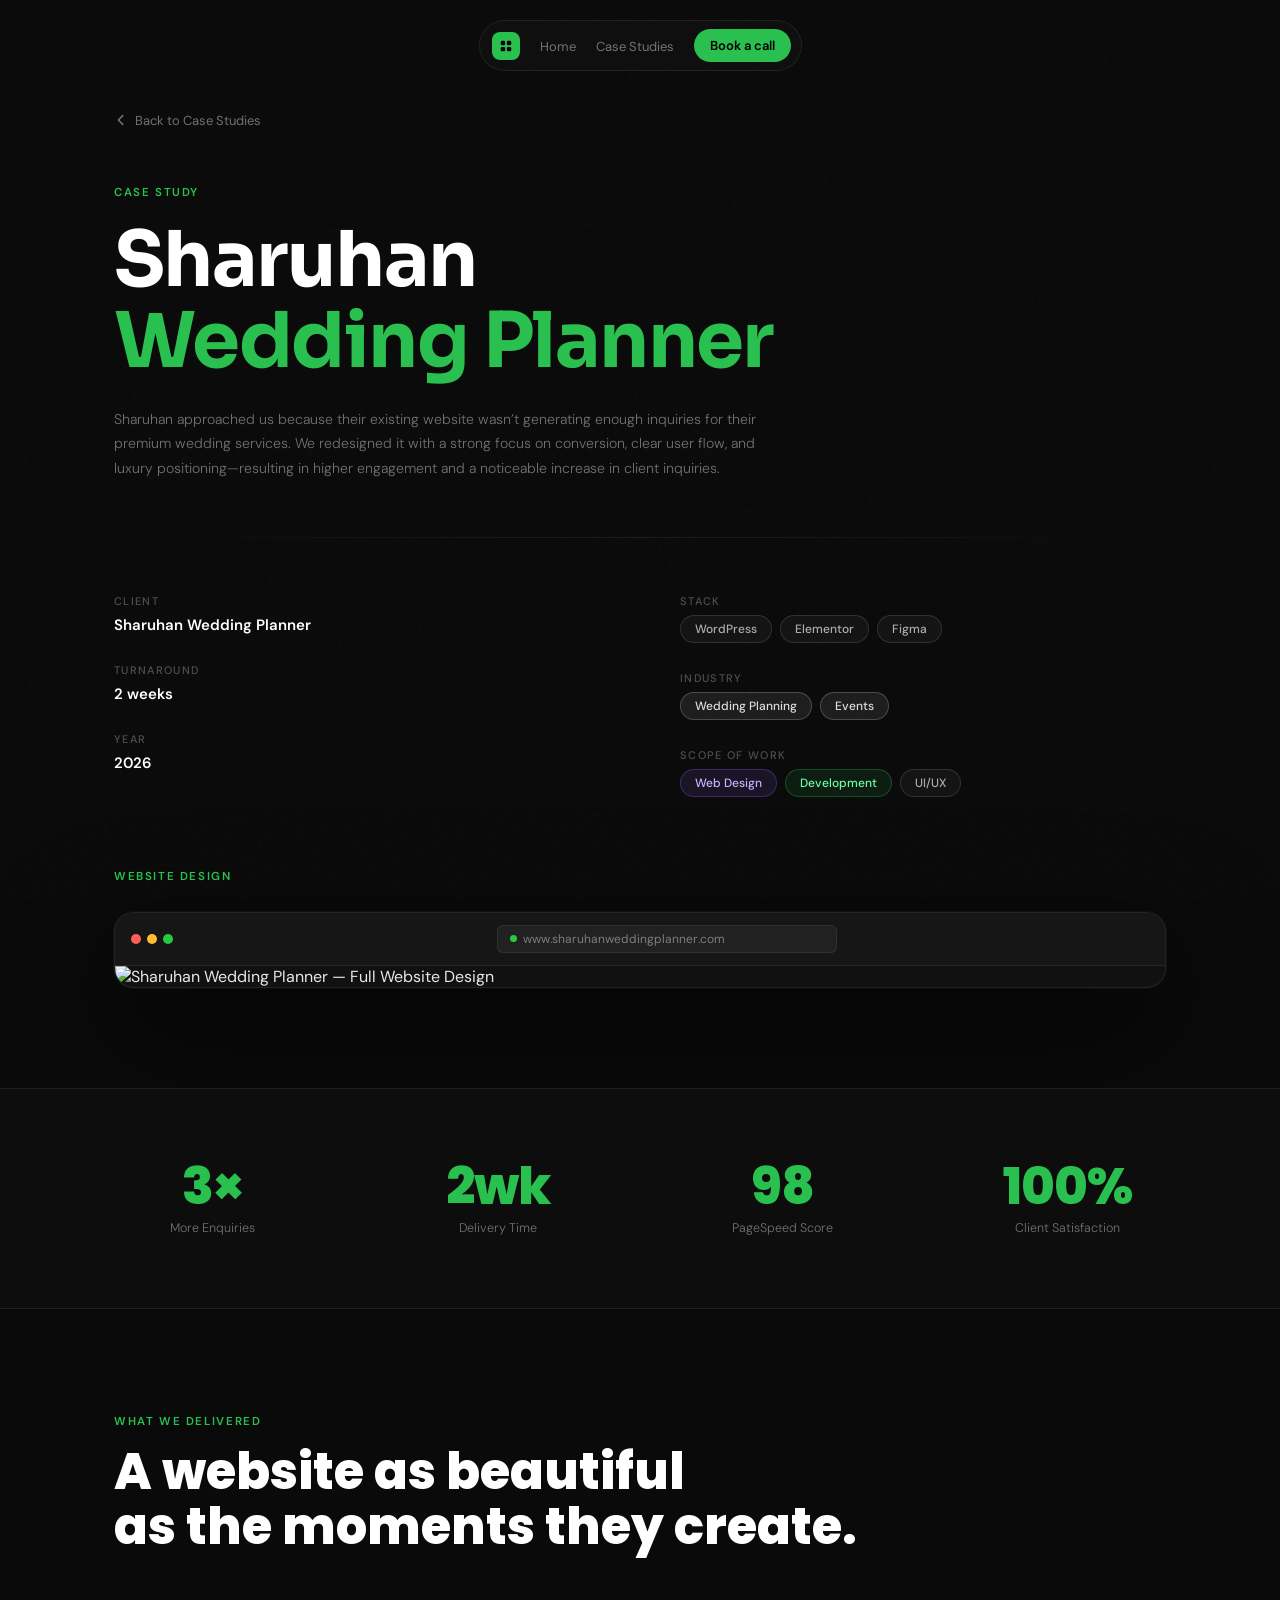
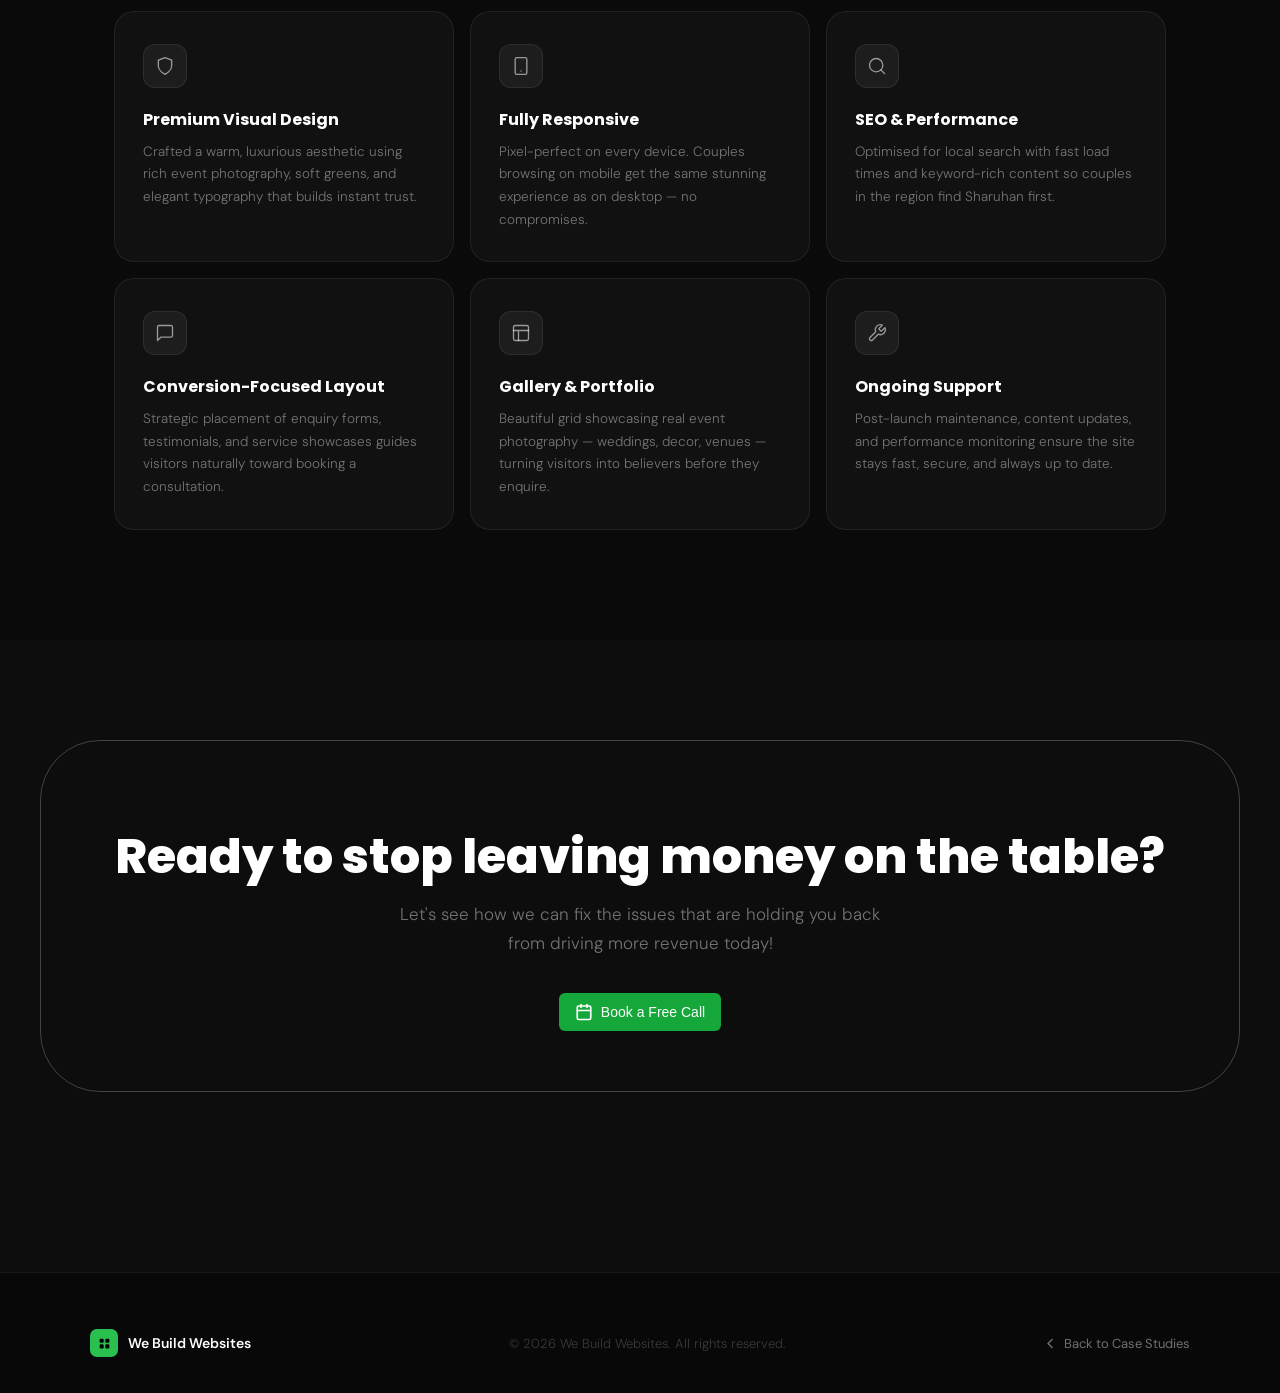
==== sharuhan-case-study.html @ c51ee4cb "Updated case study content" ====
<!DOCTYPE html>
<html lang="en">
<head>
  <meta charset="UTF-8"/>
  <meta name="viewport" content="width=device-width, initial-scale=1.0"/>
  <title>Sharuhan Wedding Planner — Case Study</title>
  <link rel="preconnect" href="https://fonts.googleapis.com">
  <link rel="preconnect" href="https://fonts.gstatic.com" crossorigin>
  <link href="https://fonts.googleapis.com/css2?family=Poppins:wght@700;800;900&family=DM+Sans:wght@300;400;500;600&family=Sora:wght@700;800;900&display=swap" rel="stylesheet">
  <style>
    *, *::before, *::after { box-sizing: border-box; margin: 0; padding: 0; }

    :root {
      --green: #2ac050;
      --bg: #0a0a0a;
      --border: rgba(255,255,255,0.08);
      --text: #e8e8e8;
      --muted: rgba(255,255,255,0.42);
    }

    html, body {
      background: var(--bg);
      color: var(--text);
      font-family: 'DM Sans', sans-serif;
      min-height: 100vh;
      overflow-x: hidden;
    }

    body::before {
      content: '';
      position: fixed; inset: 0;
      background-image: url("data:image/svg+xml,%3Csvg viewBox='0 0 200 200' xmlns='http://www.w3.org/2000/svg'%3E%3Cfilter id='n'%3E%3CfeTurbulence type='fractalNoise' baseFrequency='0.9' numOctaves='4' stitchTiles='stitch'/%3E%3C/filter%3E%3Crect width='100%25' height='100%25' filter='url(%23n)' opacity='0.04'/%3E%3C/svg%3E");
      pointer-events: none; z-index: 0; opacity: 0.5;
    }

    @keyframes fadeDown {
      from { opacity: 0; transform: translateY(-10px); }
      to   { opacity: 1; transform: translateY(0); }
    }
    @keyframes fadeUp {
      from { opacity: 0; transform: translateY(20px); }
      to   { opacity: 1; transform: translateY(0); }
    }

    /* ── NAV ── */
    .nav-wrapper {
      width: 100%; display: flex; justify-content: center;
      padding: 20px 16px 0; position: relative; z-index: 10;
    }
    nav {
      display: flex; align-items: center; gap: 20px;
      background: rgba(16,16,16,0.90);
      border: 1px solid var(--border);
      border-radius: 999px; padding: 8px 10px 8px 12px;
      backdrop-filter: blur(20px); -webkit-backdrop-filter: blur(20px);
      animation: fadeDown 0.6s ease both;
      width: max-content; max-width: calc(100vw - 32px);
    }
    .nav-logo {
      width: 28px; height: 28px; background: var(--green);
      border-radius: 8px; display: grid; place-items: center; flex-shrink: 0;
    }
    .nav-logo svg { width: 14px; height: 14px; }
    .nav-links { display: flex; gap: 20px; list-style: none; }
    .nav-links a {
      color: var(--muted); text-decoration: none; font-size: 13px; font-weight: 400;
      transition: color 0.2s; white-space: nowrap;
    }
    .nav-links a:hover { color: #fff; }
    .nav-cta {
      background: var(--green); color: #000;
      font-family: 'DM Sans', sans-serif; font-weight: 600; font-size: 13px;
      border: none; border-radius: 999px; padding: 8px 16px; cursor: pointer;
      transition: background 0.2s, transform 0.15s;
      white-space: nowrap; text-decoration: none; display: inline-block;
    }
    .nav-cta:hover { background: #5aff88; transform: scale(1.04); }

    /* ── BACK LINK ── */
    .back-wrap {
      max-width: 1100px; margin: 0 auto;
      padding: 40px 24px 0; position: relative; z-index: 1;
      animation: fadeUp 0.6s 0.1s ease both;
    }
    .back-link {
      display: inline-flex; align-items: center; gap: 7px;
      color: var(--muted); text-decoration: none; font-size: 13px; font-weight: 400;
      transition: color 0.2s;
    }
    .back-link:hover { color: #fff; }
    .back-link svg { width: 14px; height: 14px; }

    /* ── HERO ── */
    .cs-hero {
      max-width: 1100px; margin: 0 auto;
      padding: 48px 24px 72px; position: relative; z-index: 1;
    }
    .cs-eyebrow {
      display: inline-block; margin-bottom: 20px;
      font-size: 11.5px; font-weight: 600; letter-spacing: 0.14em;
      color: var(--green); text-transform: uppercase;
      animation: fadeUp 0.6s 0.15s ease both;
    }
    .cs-title {
      font-family: 'Sora', sans-serif; font-weight: 700;
      font-size: clamp(36px, 6vw, 80px);
      line-height: 1.06; color: #fff; letter-spacing: -0.02em;
      animation: fadeUp 0.7s 0.25s ease both;
    }
    .cs-title .green { color: var(--green); }
    .cs-desc {
      margin-top: 24px;
      font-size: clamp(14px, 1.1vw, 17px);
      color: var(--muted); line-height: 1.75; max-width: 680px; font-weight: 300;
      animation: fadeUp 0.7s 0.35s ease both;
    }
    .cs-divider {
      width: 100%; height: 1px;
      background: linear-gradient(to right, transparent, rgba(255,255,255,0.08), transparent);
      margin: 56px 0; animation: fadeUp 0.6s 0.4s ease both;
    }

    /* ── META ── */
    .cs-meta {
      display: grid; grid-template-columns: 1fr 1fr;
      gap: 36px 80px; animation: fadeUp 0.7s 0.45s ease both;
    }
    .cs-meta-group { display: flex; flex-direction: column; gap: 28px; }
    .cs-meta-label {
      font-size: 11px; font-weight: 500; letter-spacing: 0.12em;
      color: rgba(255,255,255,0.28); text-transform: uppercase; margin-bottom: 7px;
    }
    .cs-meta-value { font-weight: 600; font-size: 15px; color: #fff; }
    .cs-tags { display: flex; flex-wrap: wrap; gap: 8px; }
    .cs-tag {
      font-size: 12px; font-weight: 500; padding: 5px 14px;
      border-radius: 999px; border: 1px solid rgba(255,255,255,0.12);
      color: rgba(255,255,255,0.65); background: rgba(255,255,255,0.04);
    }
    .cs-tag-green {
      background: rgba(42,192,80,0.1); border-color: rgba(42,192,80,0.3); color: #6effa0;
    }
    .cs-tag-white {
      background: rgba(255,255,255,0.08); border-color: rgba(255,255,255,0.2); color: rgba(255,255,255,0.85);
    }
    .cs-tag-purple {
      background: rgba(139,92,246,0.12); border-color: rgba(139,92,246,0.3); color: #c4b5fd;
    }

    /* ── WEBSITE IMAGE ── */
    .cs-image-section {
      position: relative; z-index: 1;
      padding: 0 24px 100px; max-width: 1100px; margin: 0 auto;
    }
    .cs-image-eyebrow {
      font-size: 11.5px; font-weight: 600; letter-spacing: 0.14em;
      color: var(--green); text-transform: uppercase; display: block; margin-bottom: 28px;
    }
    .browser-wrap {
      background: #111; border: 1px solid rgba(255,255,255,0.08);
      border-radius: 20px; overflow: hidden;
      box-shadow: 0 40px 120px rgba(0,0,0,0.7), 0 0 0 1px rgba(255,255,255,0.04);
      transition: border-color 0.3s, box-shadow 0.3s;
    }
    .browser-wrap:hover {
      border-color: rgba(42,192,80,0.2);
      box-shadow: 0 50px 140px rgba(0,0,0,0.75), 0 0 0 1px rgba(42,192,80,0.08);
    }
    .browser-bar {
      background: #161616; border-bottom: 1px solid rgba(255,255,255,0.07);
      padding: 12px 16px; display: flex; align-items: center; gap: 12px;
    }
    .b-dots { display: flex; gap: 6px; }
    .b-dot { width: 10px; height: 10px; border-radius: 50%; }
    .b-dot:nth-child(1) { background: #ff5f57; }
    .b-dot:nth-child(2) { background: #febc2e; }
    .b-dot:nth-child(3) { background: #28c840; }
    .b-url {
      flex: 1; max-width: 340px; margin: 0 auto;
      background: rgba(255,255,255,0.05); border: 1px solid rgba(255,255,255,0.07);
      border-radius: 6px; padding: 5px 12px; font-size: 12px; color: var(--muted);
      display: flex; align-items: center; gap: 6px;
    }
    .b-url-dot { width: 7px; height: 7px; border-radius: 50%; background: #28c840; flex-shrink: 0; }
    .browser-img { width: 100%; display: block; }

    /* ── STATS ── */
    .cs-stats {
      position: relative; z-index: 1;
      background: #0d0d0d;
      border-top: 1px solid var(--border); border-bottom: 1px solid var(--border);
      padding: 72px 24px;
    }
    .cs-stats-inner {
      max-width: 1100px; margin: 0 auto;
      display: grid; grid-template-columns: repeat(4,1fr); gap: 40px;
    }
    .cs-stat { text-align: center; }
    .cs-stat-num {
      font-family: 'Poppins', sans-serif; font-weight: 800;
      font-size: clamp(36px, 4vw, 60px);
      color: var(--green); line-height: 1; letter-spacing: -1px;
    }
    .cs-stat-label { font-size: 12.5px; color: var(--muted); font-weight: 300; margin-top: 8px; }

    /* ── RESULTS ── */
    .cs-results {
      position: relative; z-index: 1;
      max-width: 1100px; margin: 0 auto; padding: 100px 24px 110px;
    }
    .section-eyebrow {
      display: inline-block; font-size: 11.5px; font-weight: 600;
      letter-spacing: 0.14em; color: var(--green); margin-bottom: 16px;
    }
    .section-title {
      font-family: 'Poppins', sans-serif; font-weight: 800;
      font-size: clamp(28px, 4vw, 50px); line-height: 1.1; color: #fff; margin-bottom: 56px;
    }
    .results-grid { display: grid; grid-template-columns: repeat(3,1fr); gap: 16px; }
    .result-card {
      background: #111; border: 1px solid rgba(255,255,255,0.07);
      border-radius: 20px; padding: 32px 28px 30px;
      transition: border-color 0.3s, transform 0.25s;
      position: relative; overflow: hidden;
    }
    .result-card::before {
      content: ''; position: absolute; top: 0; left: 20px; right: 20px; height: 2px;
      background: linear-gradient(90deg, transparent, rgba(42,192,80,0.5), transparent);
      border-radius: 0 0 2px 2px; opacity: 0; transition: opacity 0.3s;
    }
    .result-card:hover { border-color: rgba(42,192,80,0.22); transform: translateY(-4px); }
    .result-card:hover::before { opacity: 1; }
    .result-icon {
      width: 44px; height: 44px; border-radius: 12px;
      background: rgba(255,255,255,0.05); border: 1px solid rgba(255,255,255,0.08);
      display: grid; place-items: center; margin-bottom: 22px;
      color: rgba(255,255,255,0.55);
      transition: background 0.3s, color 0.3s, border-color 0.3s;
    }
    .result-icon svg { width: 20px; height: 20px; }
    .result-card:hover .result-icon {
      background: rgba(42,192,80,0.08); border-color: rgba(42,192,80,0.18); color: var(--green);
    }
    .result-title {
      font-family: 'Poppins', sans-serif; font-weight: 700;
      font-size: 16px; color: #fff; margin-bottom: 10px; line-height: 1.3;
    }
    .result-desc { font-size: 13.5px; color: var(--muted); line-height: 1.68; font-weight: 300; }

    /* ── CTA ── */
    .cs-cta {
      position: relative; z-index: 1; background: #0d0d0d;
      border-top: 1px solid var(--border); padding: 100px 24px 120px; text-align: center;
    }
    .cs-cta-inner {
      border: 1px solid rgba(255,255,255,0.1); border-radius: 40px;
      padding: 60px 24px; max-width: 700px; margin: 0 auto;
    }
    .cs-cta-title {
      font-family: 'Poppins', sans-serif; font-weight: 800;
      font-size: clamp(26px,4vw,46px); line-height: 1.1; color: #fff; margin-bottom: 16px;
    }
    .cs-cta-sub {
      font-size: clamp(14px,1.2vw,16px); color: var(--muted); font-weight: 300;
      line-height: 1.7; max-width: 460px; margin: 0 auto 36px;
    }
    .cs-cta-btn {
      display: inline-flex; align-items: center; gap: 8px;
      background: var(--green); color: #000;
      font-family: 'DM Sans', sans-serif; font-weight: 700; font-size: 15px;
      border: none; border-radius: 999px; padding: 14px 30px; cursor: pointer;
      text-decoration: none; transition: background 0.2s, transform 0.2s, box-shadow 0.2s;
    }
    .cs-cta-btn:hover { background: #5aff88; transform: translateY(-2px); box-shadow: 0 10px 32px rgba(42,192,80,0.25); }

    /* ── FOOTER ── */
    .site-footer {
      background: #080808; border-top: 1px solid rgba(255,255,255,0.06);
      padding: 56px 24px 36px; position: relative; z-index: 1;
    }
    .footer-inner {
      max-width: 1100px; margin: 0 auto;
      display: flex; justify-content: space-between; align-items: center;
      flex-wrap: wrap; gap: 20px;
    }
    .footer-brand { display: flex; align-items: center; gap: 10px; }
    .footer-logo-box {
      width: 28px; height: 28px; background: var(--green);
      border-radius: 7px; display: grid; place-items: center;
    }
    .footer-logo-box svg { width: 13px; height: 13px; }
    .footer-brand-name { font-weight: 600; font-size: 14px; color: #fff; }
    .footer-copy { font-size: 13px; color: rgba(255,255,255,0.2); font-weight: 300; }
    .footer-back {
      display: inline-flex; align-items: center; gap: 7px;
      font-size: 13px; color: var(--muted); text-decoration: none; transition: color 0.2s;
    }
    .footer-back:hover { color: #fff; }

    /* ── RESPONSIVE ── */
    @media (max-width: 900px) {
      .cs-stats-inner { grid-template-columns: repeat(2,1fr); }
      .results-grid { grid-template-columns: repeat(2,1fr); }
    }
    @media (max-width: 640px) {
      .cs-meta { grid-template-columns: 1fr; gap: 24px; }
      .nav-links {  }
      .results-grid { grid-template-columns: 1fr; }
      .cs-cta-inner { border-radius: 20px; padding: 40px 20px; }
      .footer-inner { flex-direction: column; align-items: flex-start; gap: 14px; }
    }
    @media (max-width: 480px) {
      .cs-stats-inner { grid-template-columns: repeat(2,1fr); gap: 24px; }
      .nav-wrapper { padding: 14px 12px 0; }
    }
  </style>
</head>
<body>

  <!-- NAV -->
  <div class="nav-wrapper">
    <nav>
      <div class="nav-logo">
        <svg viewBox="0 0 16 16" fill="none" xmlns="http://www.w3.org/2000/svg">
          <rect x="2" y="2" width="5" height="5" rx="1.5" fill="#000"/>
          <rect x="9" y="2" width="5" height="5" rx="1.5" fill="#000"/>
          <rect x="2" y="9" width="5" height="5" rx="1.5" fill="#000"/>
          <rect x="9" y="9" width="5" height="5" rx="1.5" fill="#000"/>
        </svg>
      </div>
      <ul class="nav-links">
        <li><a href="index.html">Home</a></li>
        <li><a href="sharuhan-case-study.html">Case Studies</a></li>
      </ul>
      <a href="https://cal.com/akash-j/30min?overlayCalendar=true&date=2026-03-25" target="_blank" class="nav-cta">Book a call</a>
    </nav>
  </div>

  <!-- BACK -->
  <div class="back-wrap">
    <a href="index.html" class="back-link">
      <svg viewBox="0 0 16 16" fill="none" stroke="currentColor" stroke-width="1.8" stroke-linecap="round" stroke-linejoin="round">
        <path d="M10 3L5 8l5 5"/>
      </svg>
      Back to Case Studies
    </a>
  </div>

  <!-- HERO -->
  <div class="cs-hero">
    <span class="cs-eyebrow">Case Study</span>
    <h1 class="cs-title">Sharuhan <br><span class="green">Wedding Planner</span></h1>
    <p class="cs-desc">Sharuhan approached us because their existing website wasn’t generating enough inquiries for their premium wedding services. We redesigned it with a strong focus on conversion, clear user flow, and luxury positioning—resulting in higher engagement and a noticeable increase in client inquiries.</p>
    <div class="cs-divider"></div>
    <div class="cs-meta">
      <div class="cs-meta-group">
        <div>
          <div class="cs-meta-label">Client</div>
          <div class="cs-meta-value">Sharuhan Wedding Planner</div>
        </div>
        <div>
          <div class="cs-meta-label">Turnaround</div>
          <div class="cs-meta-value">2 weeks</div>
        </div>
        <div>
          <div class="cs-meta-label">Year</div>
          <div class="cs-meta-value">2026</div>
        </div>
      </div>
      <div class="cs-meta-group">
        <div>
          <div class="cs-meta-label">Stack</div>
          <div class="cs-tags">
            <span class="cs-tag">WordPress</span>
            <span class="cs-tag">Elementor</span>
            <span class="cs-tag">Figma</span>
          </div>
        </div>
        <div>
          <div class="cs-meta-label">Industry</div>
          <div class="cs-tags">
            <span class="cs-tag cs-tag-white">Wedding Planning</span>
            <span class="cs-tag cs-tag-white">Events</span>
          </div>
        </div>
        <div>
          <div class="cs-meta-label">Scope of Work</div>
          <div class="cs-tags">
            <span class="cs-tag cs-tag-purple">Web Design</span>
            <span class="cs-tag cs-tag-green">Development</span>
            <span class="cs-tag">UI/UX</span>
          </div>
        </div>
      </div>
    </div>
  </div>

  <!-- WEBSITE IMAGE -->
  <div class="cs-image-section">
    <span class="cs-image-eyebrow">Website Design</span>
    <div class="browser-wrap">
      <div class="browser-bar">
        <div class="b-dots">
          <div class="b-dot"></div>
          <div class="b-dot"></div>
          <div class="b-dot"></div>
        </div>
        <div class="b-url">
          <span class="b-url-dot"></span>
          www.sharuhanweddingplanner.com
        </div>
      </div>
      <img class="browser-img" src="Desktop - 2 (1).png" alt="Sharuhan Wedding Planner — Full Website Design"/>
    </div>
  </div>

  <!-- STATS -->
  <div class="cs-stats">
    <div class="cs-stats-inner">
      <div class="cs-stat">
        <div class="cs-stat-num">3×</div>
        <div class="cs-stat-label">More Enquiries</div>
      </div>
      <div class="cs-stat">
        <div class="cs-stat-num">2wk</div>
        <div class="cs-stat-label">Delivery Time</div>
      </div>
      <div class="cs-stat">
        <div class="cs-stat-num">98</div>
        <div class="cs-stat-label">PageSpeed Score</div>
      </div>
      <div class="cs-stat">
        <div class="cs-stat-num">100%</div>
        <div class="cs-stat-label">Client Satisfaction</div>
      </div>
    </div>
  </div>

  <!-- RESULTS -->
  <div class="cs-results">
    <span class="section-eyebrow">WHAT WE DELIVERED</span>
    <h2 class="section-title">A website as beautiful<br>as the moments they create.</h2>
    <div class="results-grid">
      <div class="result-card">
        <div class="result-icon">
          <svg viewBox="0 0 24 24" fill="none" stroke="currentColor" stroke-width="1.6" stroke-linecap="round" stroke-linejoin="round"><path d="M12 22s8-4 8-10V5l-8-3-8 3v7c0 6 8 10 8 10z"/></svg>
        </div>
        <div class="result-title">Premium Visual Design</div>
        <div class="result-desc">Crafted a warm, luxurious aesthetic using rich event photography, soft greens, and elegant typography that builds instant trust.</div>
      </div>
      <div class="result-card">
        <div class="result-icon">
          <svg viewBox="0 0 24 24" fill="none" stroke="currentColor" stroke-width="1.6" stroke-linecap="round" stroke-linejoin="round"><rect x="5" y="2" width="14" height="20" rx="2"/><line x1="12" y1="18" x2="12.01" y2="18"/></svg>
        </div>
        <div class="result-title">Fully Responsive</div>
        <div class="result-desc">Pixel-perfect on every device. Couples browsing on mobile get the same stunning experience as on desktop — no compromises.</div>
      </div>
      <div class="result-card">
        <div class="result-icon">
          <svg viewBox="0 0 24 24" fill="none" stroke="currentColor" stroke-width="1.6" stroke-linecap="round" stroke-linejoin="round"><circle cx="11" cy="11" r="8"/><line x1="21" y1="21" x2="16.65" y2="16.65"/></svg>
        </div>
        <div class="result-title">SEO & Performance</div>
        <div class="result-desc">Optimised for local search with fast load times and keyword-rich content so couples in the region find Sharuhan first.</div>
      </div>
      <div class="result-card">
        <div class="result-icon">
          <svg viewBox="0 0 24 24" fill="none" stroke="currentColor" stroke-width="1.6" stroke-linecap="round" stroke-linejoin="round"><path d="M21 15a2 2 0 0 1-2 2H7l-4 4V5a2 2 0 0 1 2-2h14a2 2 0 0 1 2 2z"/></svg>
        </div>
        <div class="result-title">Conversion-Focused Layout</div>
        <div class="result-desc">Strategic placement of enquiry forms, testimonials, and service showcases guides visitors naturally toward booking a consultation.</div>
      </div>
      <div class="result-card">
        <div class="result-icon">
          <svg viewBox="0 0 24 24" fill="none" stroke="currentColor" stroke-width="1.6" stroke-linecap="round" stroke-linejoin="round"><rect x="3" y="3" width="18" height="18" rx="2"/><path d="M3 9h18M9 21V9"/></svg>
        </div>
        <div class="result-title">Gallery & Portfolio</div>
        <div class="result-desc">Beautiful grid showcasing real event photography — weddings, decor, venues — turning visitors into believers before they enquire.</div>
      </div>
      <div class="result-card">
        <div class="result-icon">
          <svg viewBox="0 0 24 24" fill="none" stroke="currentColor" stroke-width="1.6" stroke-linecap="round" stroke-linejoin="round"><path d="M14.7 6.3a1 1 0 0 0 0 1.4l1.6 1.6a1 1 0 0 0 1.4 0l3.77-3.77a6 6 0 0 1-7.94 7.94l-6.91 6.91a2.12 2.12 0 0 1-3-3l6.91-6.91a6 6 0 0 1 7.94-7.94l-3.76 3.76z"/></svg>
        </div>
        <div class="result-title">Ongoing Support</div>
        <div class="result-desc">Post-launch maintenance, content updates, and performance monitoring ensure the site stays fast, secure, and always up to date.</div>
      </div>
    </div>
  </div>

  <!-- CTA -->
  <section class="cal-section">
    <div class="cal-inner">
      <div class="cta-222">
        <h2 class="cal-title">Ready to stop leaving money on the table?</h2>
      <p class="cal-sub">Let's see how we can fix the issues that are holding you back from driving more revenue today!</p>
      <div class="cal-btn-wrap">
        <a href="https://cal.com/akash-j/30min?overlayCalendar=true&date=2026-03-25"
   target="_blank" style="
     text-decoration: none;
     display: inline-flex;
     align-items: center;
     gap: 8px;
     background: #16a73a;
     color: rgb(251, 251, 251);
     padding: 10px 16px;
     border-radius: 6px;
     font-family: Arial, sans-serif;
     font-size: 14px;
   ">
  
  <svg width="18" height="18" viewBox="0 0 24 24" fill="none" stroke="#fff" stroke-width="2.2" stroke-linecap="round" stroke-linejoin="round">
    <rect x="3" y="4" width="18" height="18" rx="2"/>
    <line x1="16" y1="2" x2="16" y2="6"/>
    <line x1="8" y1="2" x2="8" y2="6"/>
    <line x1="3" y1="10" x2="21" y2="10"/>
  </svg>

  Book a Free Call
</a>

      </div>
      </div>

      <!-- Calendar widget -->
     

<!-- CAL.COM EMBED -->
<!-- Cal inline embed code begins -->
<div class="cal-4040" style="margin-top: 60px; width:100%;height:100%;overflow:scroll" id="my-cal-inline-30min"></div>
<script type="text/javascript">
  (function (C, A, L) { let p = function (a, ar) { a.q.push(ar); }; let d = C.document; C.Cal = C.Cal || function () { let cal = C.Cal; let ar = arguments; if (!cal.loaded) { cal.ns = {}; cal.q = cal.q || []; d.head.appendChild(d.createElement("script")).src = A; cal.loaded = true; } if (ar[0] === L) { const api = function () { p(api, arguments); }; const namespace = ar[1]; api.q = api.q || []; if(typeof namespace === "string"){cal.ns[namespace] = cal.ns[namespace] || api;p(cal.ns[namespace], ar);p(cal, ["initNamespace", namespace]);} else p(cal, ar); return;} p(cal, ar); }; })(window, "https://app.cal.com/embed/embed.js", "init");
Cal("init", "30min", {origin:"https://app.cal.com"});

  Cal.ns["30min"]("inline", {
    elementOrSelector:"#my-cal-inline-30min",
    config: {"layout":"month_view","useSlotsViewOnSmallScreen":"true"},
    calLink: "akash-j/30min",
  });

  Cal.ns["30min"]("ui", {"cssVarsPerTheme":{"light":{"cal-brand":"#2ac050"},"dark":{"cal-brand":"#2ac050"}},"hideEventTypeDetails":false,"layout":"month_view"});
  </script>
  <!-- Cal inline embed code ends -->
</script>
    </div>
  </section>
<style>

    /* ════════════════════════════════
       CALENDAR CTA
    ════════════════════════════════ */
    .cal-section { padding: 100px 24px 120px; background: #0d0d0d; position: relative; z-index: 1; }
    .cal-inner { max-width: 1200px; margin: 0 auto; text-align: center;  }
    .cta-222{
      border: 1px solid rgb(67, 67, 67);
      padding-top:60px ;
      border-radius: 60px;
     
    }
    .cal-title { font-family: 'Poppins', sans-serif; font-weight: 800; font-size: clamp(26px, 4vw, 48px); line-height: 1.1; color: #fff; margin-bottom: 16px;margin-top: 30px; }
    .cal-sub { font-size: clamp(14px, 1.5vw, 17px); color: #ffffff6B; line-height: 1.7; max-width: 520px; margin: 0 auto 36px; font-weight: 300; }
    .cal-btn-wrap { margin-bottom: 60px; }
    .cal-btn {
      display: inline-flex; align-items: center; gap: 10px;
      background: var(--green); color: #000;
      font-family: 'DM Sans', sans-serif; font-weight: 700; font-size: 16px;
      border: none; border-radius: 999px; padding: 14px 30px; cursor: pointer;
      transition: background 0.2s, transform 0.2s, box-shadow 0.2s;
      box-shadow: 0 0 0 0 rgba(59,255,108,0);
    }
    .cal-btn:hover { background: #148735; transform: translateY(-2px); box-shadow: 0 10px 32px rgba(59,255,108,0.25); }

    /* calendar widget mockup */
    

    @media (max-width: 860px) {
      .cal-widget { grid-template-columns: 1fr; }
      .cal-profile { border-right: none; border-bottom: 1px solid rgba(255,255,255,0.07); }
      .cal-calendar { border-right: none; border-bottom: 1px solid rgba(255,255,255,0.07); }
    }
    @media (max-width: 520px) {
      .cal-section { padding: 72px 16px 80px; }
      .cta-222{
      border: 1px solid rgb(67, 67, 67);
      padding:40px 14px 0px 14px ;
      border-radius: 20px;
      
    }
   
    .cal-section { padding: 20px 14px 20px; background: #0d0d0d; position: relative; z-index: 1; }
    }
    @media (max-width: 370px){
      .cal-inline-container{
        margin-top: 0px;
      }
    }
</style>

  <!-- FOOTER -->
  <footer class="site-footer">
    <div class="footer-inner">
      <div class="footer-brand">
        <div class="footer-logo-box">
          <svg viewBox="0 0 16 16" fill="none" xmlns="http://www.w3.org/2000/svg">
            <rect x="2" y="2" width="5" height="5" rx="1.5" fill="#000"/>
            <rect x="9" y="2" width="5" height="5" rx="1.5" fill="#000"/>
            <rect x="2" y="9" width="5" height="5" rx="1.5" fill="#000"/>
            <rect x="9" y="9" width="5" height="5" rx="1.5" fill="#000"/>
          </svg>
        </div>
        <span class="footer-brand-name">We Build Websites</span>
      </div>
      <p class="footer-copy">© 2026 We Build Websites. All rights reserved.</p>
      <a href="#" class="footer-back">
        <svg width="13" height="13" viewBox="0 0 16 16" fill="none" stroke="currentColor" stroke-width="1.8" stroke-linecap="round" stroke-linejoin="round">
          <path d="M10 3L5 8l5 5"/>
        </svg>
        Back to Case Studies
      </a>
    </div>
  </footer>

  <script>
    const observer = new IntersectionObserver((entries) => {
      entries.forEach(e => {
        if (e.isIntersecting) {
          e.target.style.opacity = '1';
          e.target.style.transform = 'translateY(0)';
        }
      });
    }, { threshold: 0.1 });

    document.querySelectorAll('.result-card, .cs-stat').forEach((el, i) => {
      el.style.opacity = '0';
      el.style.transform = 'translateY(20px)';
      el.style.transition = `opacity 0.55s ${i * 0.07}s ease, transform 0.55s ${i * 0.07}s ease`;
      observer.observe(el);
    });
  </script>

</body>
</html>
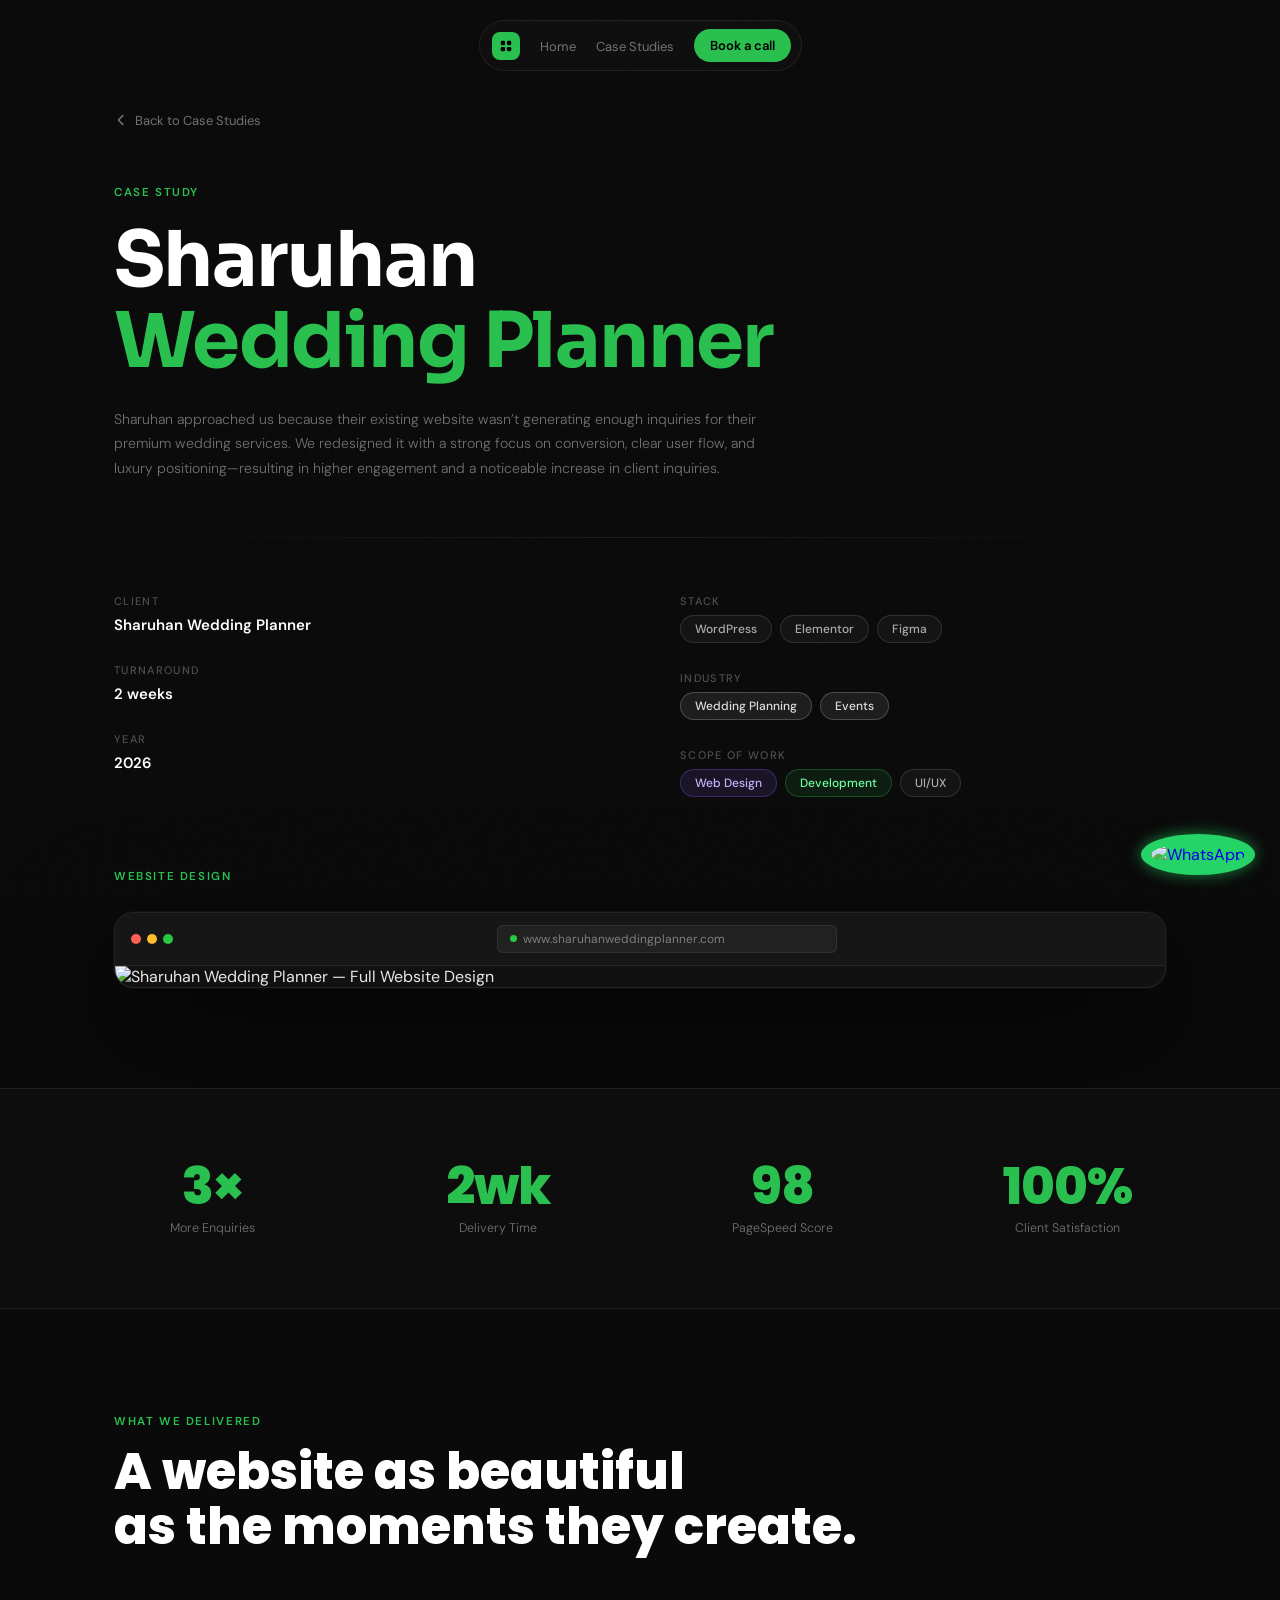
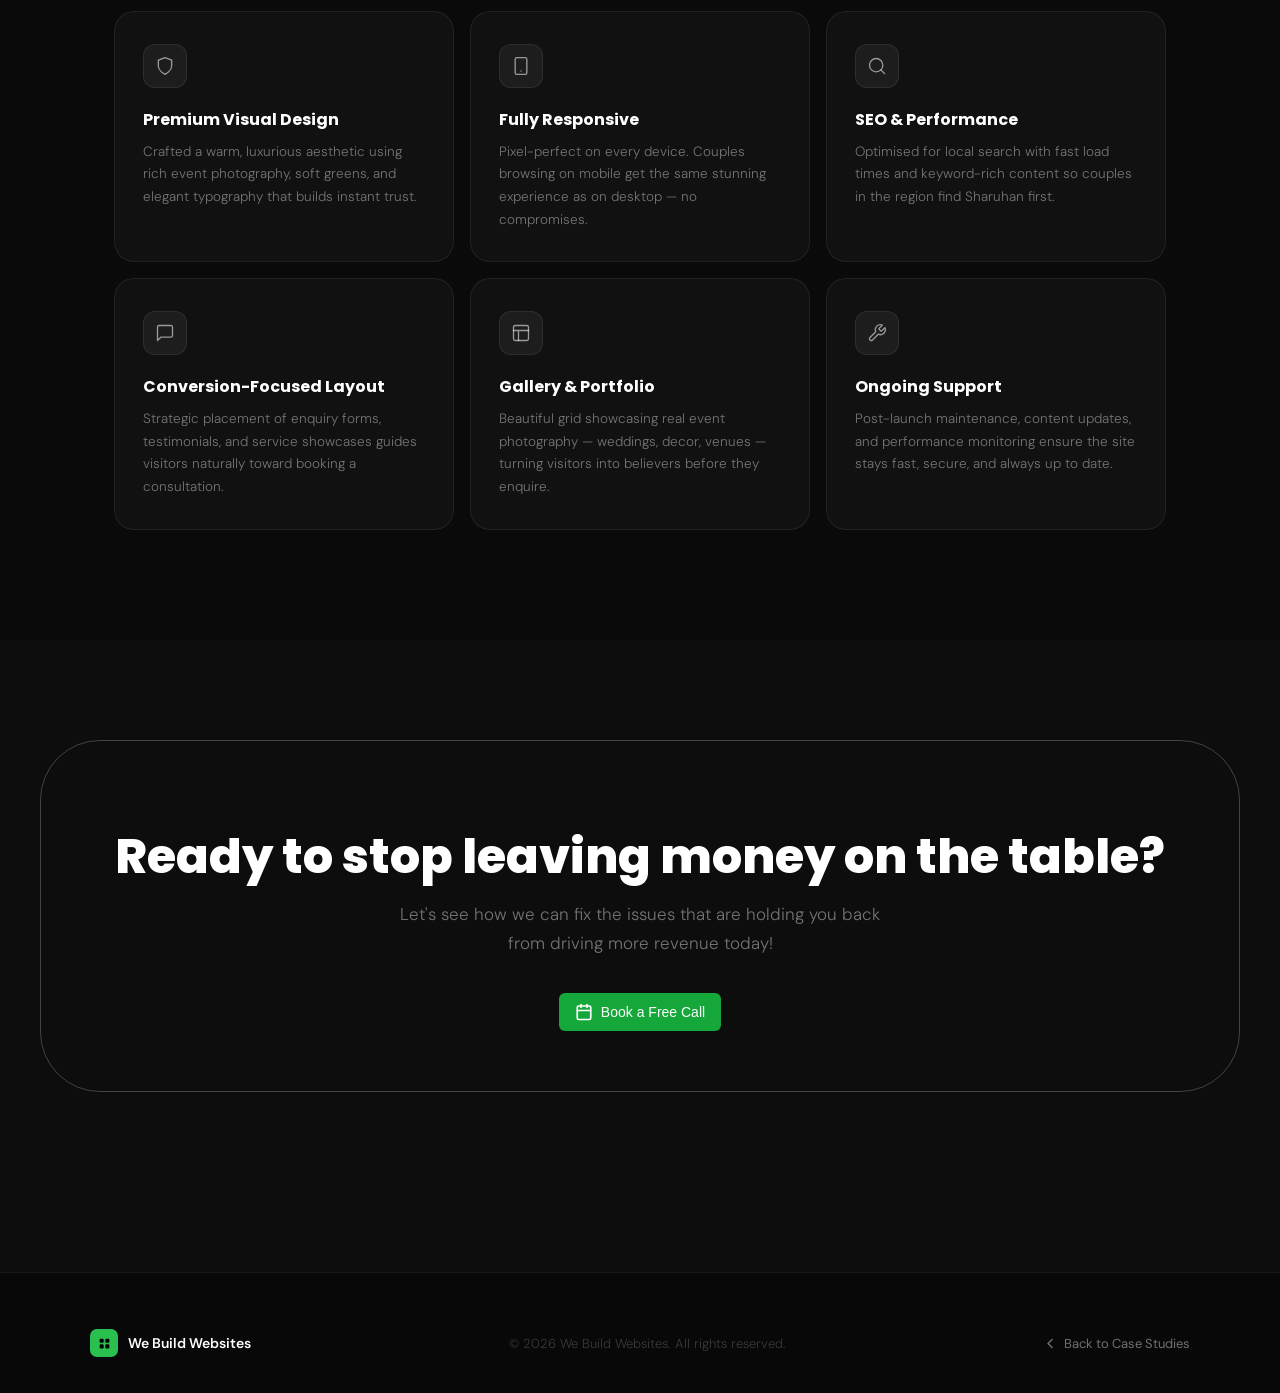
==== commit 0416478b: "Update sharuhan-case-study.html" ====
--- a/sharuhan-case-study.html
+++ b/sharuhan-case-study.html
@@ -4,9 +4,12 @@
   <meta charset="UTF-8"/>
   <meta name="viewport" content="width=device-width, initial-scale=1.0"/>
   <title>Sharuhan Wedding Planner — Case Study</title>
+  
+  <link rel="icon" type="favicon" href="favicon.avif">
   <link rel="preconnect" href="https://fonts.googleapis.com">
   <link rel="preconnect" href="https://fonts.gstatic.com" crossorigin>
   <link href="https://fonts.googleapis.com/css2?family=Poppins:wght@700;800;900&family=DM+Sans:wght@300;400;500;600&family=Sora:wght@700;800;900&display=swap" rel="stylesheet">
+  <body oncontextmenu="return false;"> 
   <style>
     *, *::before, *::after { box-sizing: border-box; margin: 0; padding: 0; }
 
@@ -316,7 +319,72 @@
   </style>
 </head>
 <body>
-
+<a href="https://wa.me/919384731823" target="_blank" class="wa-btn">
+  <span class="wa-tooltip">Chat with us</span>
+  <img src="https://upload.wikimedia.org/wikipedia/commons/6/6b/WhatsApp.svg" alt="WhatsApp">
+</a>
+
+<style>
+.wa-btn {
+  position: fixed;
+  bottom: 25px;
+  right: 25px;
+  z-index: 9999;
+  text-decoration: none;
+}
+
+/* Icon */
+.wa-btn img {
+  width: 60px;
+  height: 60px;
+  border-radius: 50%;
+  background: #25D366;
+  padding: 10px;
+  box-shadow: 0 0 15px rgba(37, 211, 102, 0.6);
+  animation: pulse 2s infinite;
+  transition: transform 0.3s ease;
+}
+
+/* Hover effect */
+.wa-btn:hover img {
+  transform: scale(1.1);
+}
+
+/* Glow Pulse Animation */
+@keyframes pulse {
+  0% {
+    box-shadow: 0 0 0 0 rgba(37, 211, 102, 0.7);
+  }
+  70% {
+    box-shadow: 0 0 0 20px rgba(37, 211, 102, 0);
+  }
+  100% {
+    box-shadow: 0 0 0 0 rgba(37, 211, 102, 0);
+  }
+}
+
+/* Tooltip */
+.wa-tooltip {
+  position: absolute;
+  right: 75px;
+  bottom: 50%;
+  transform: translateY(50%);
+  background: #111;
+  color: #fff;
+  padding: 8px 12px;
+  border-radius: 6px;
+  font-size: 14px;
+  white-space: nowrap;
+  opacity: 0;
+  transition: 0.3s;
+}
+
+/* Show tooltip on hover */
+.wa-btn:hover .wa-tooltip {
+  opacity: 1;
+  right: 80px;
+}
+</style>
   <!-- NAV -->
   <div class="nav-wrapper">
     <nav>
